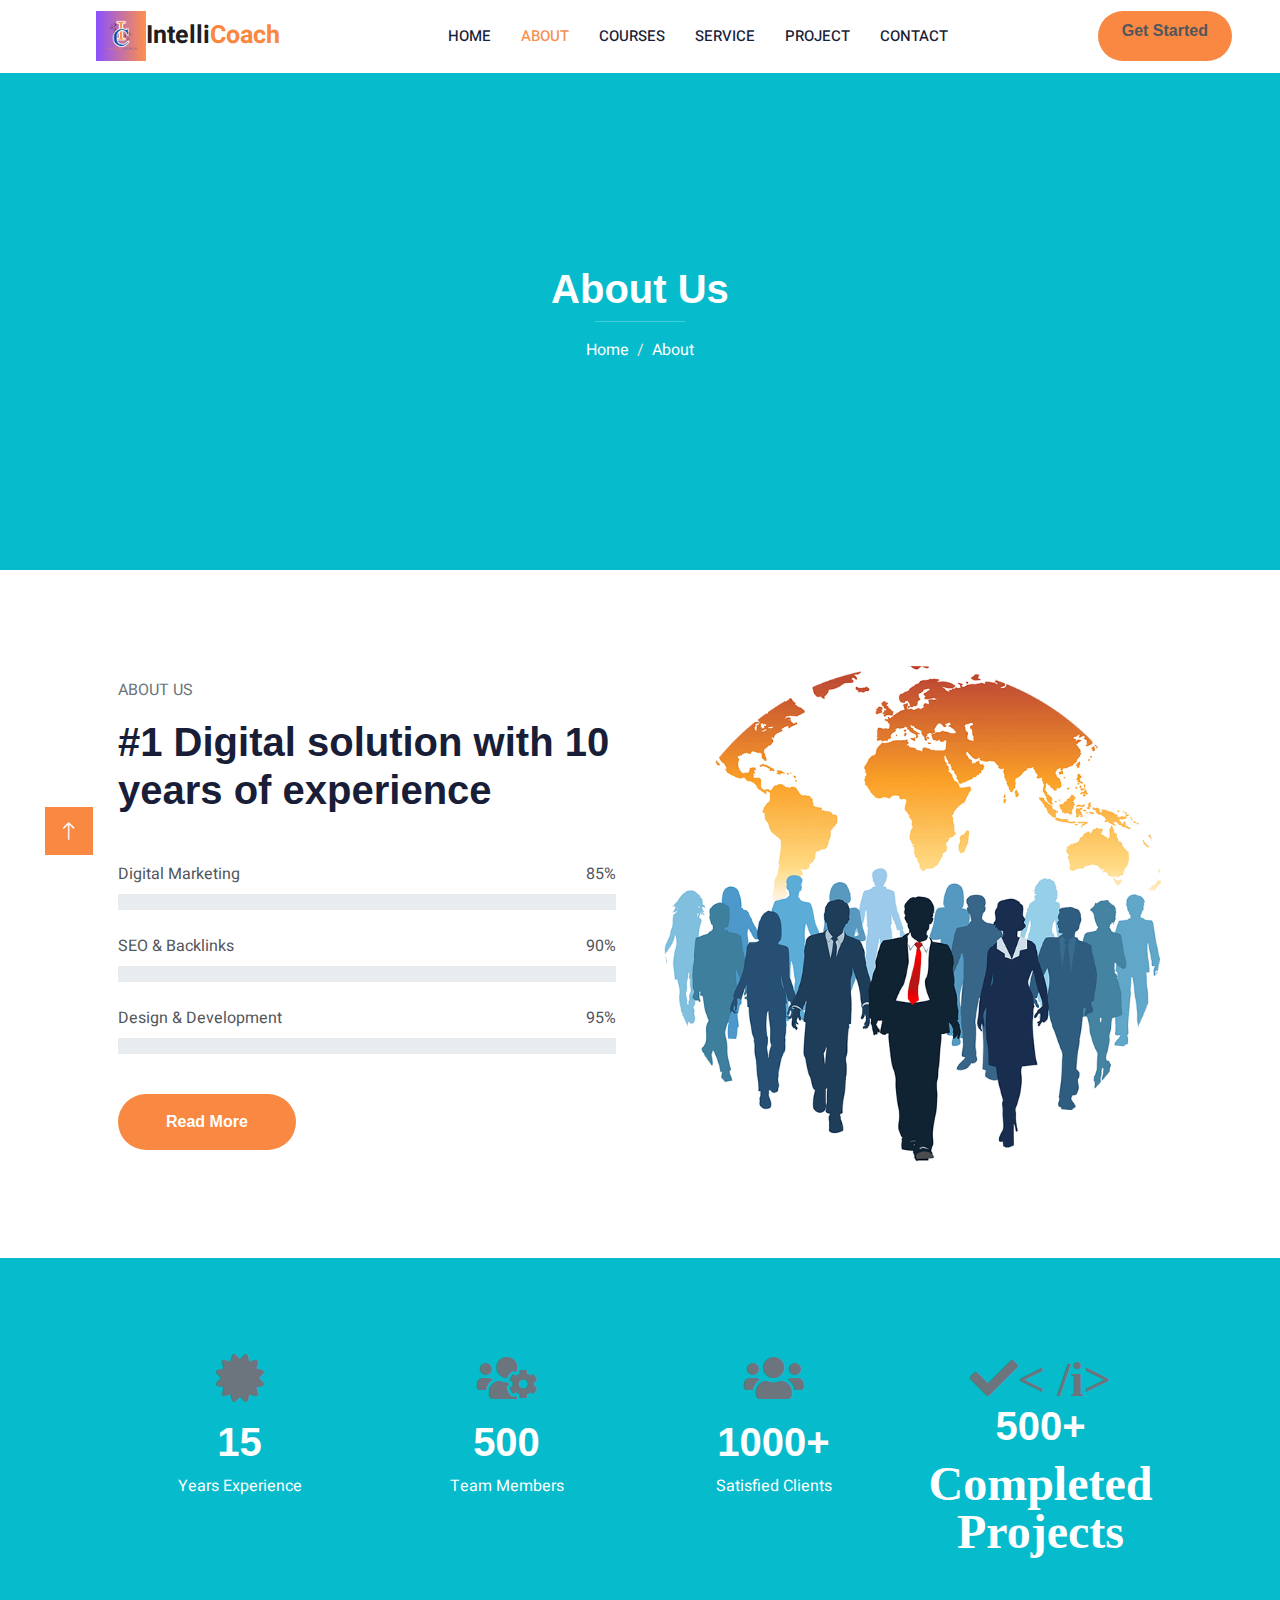
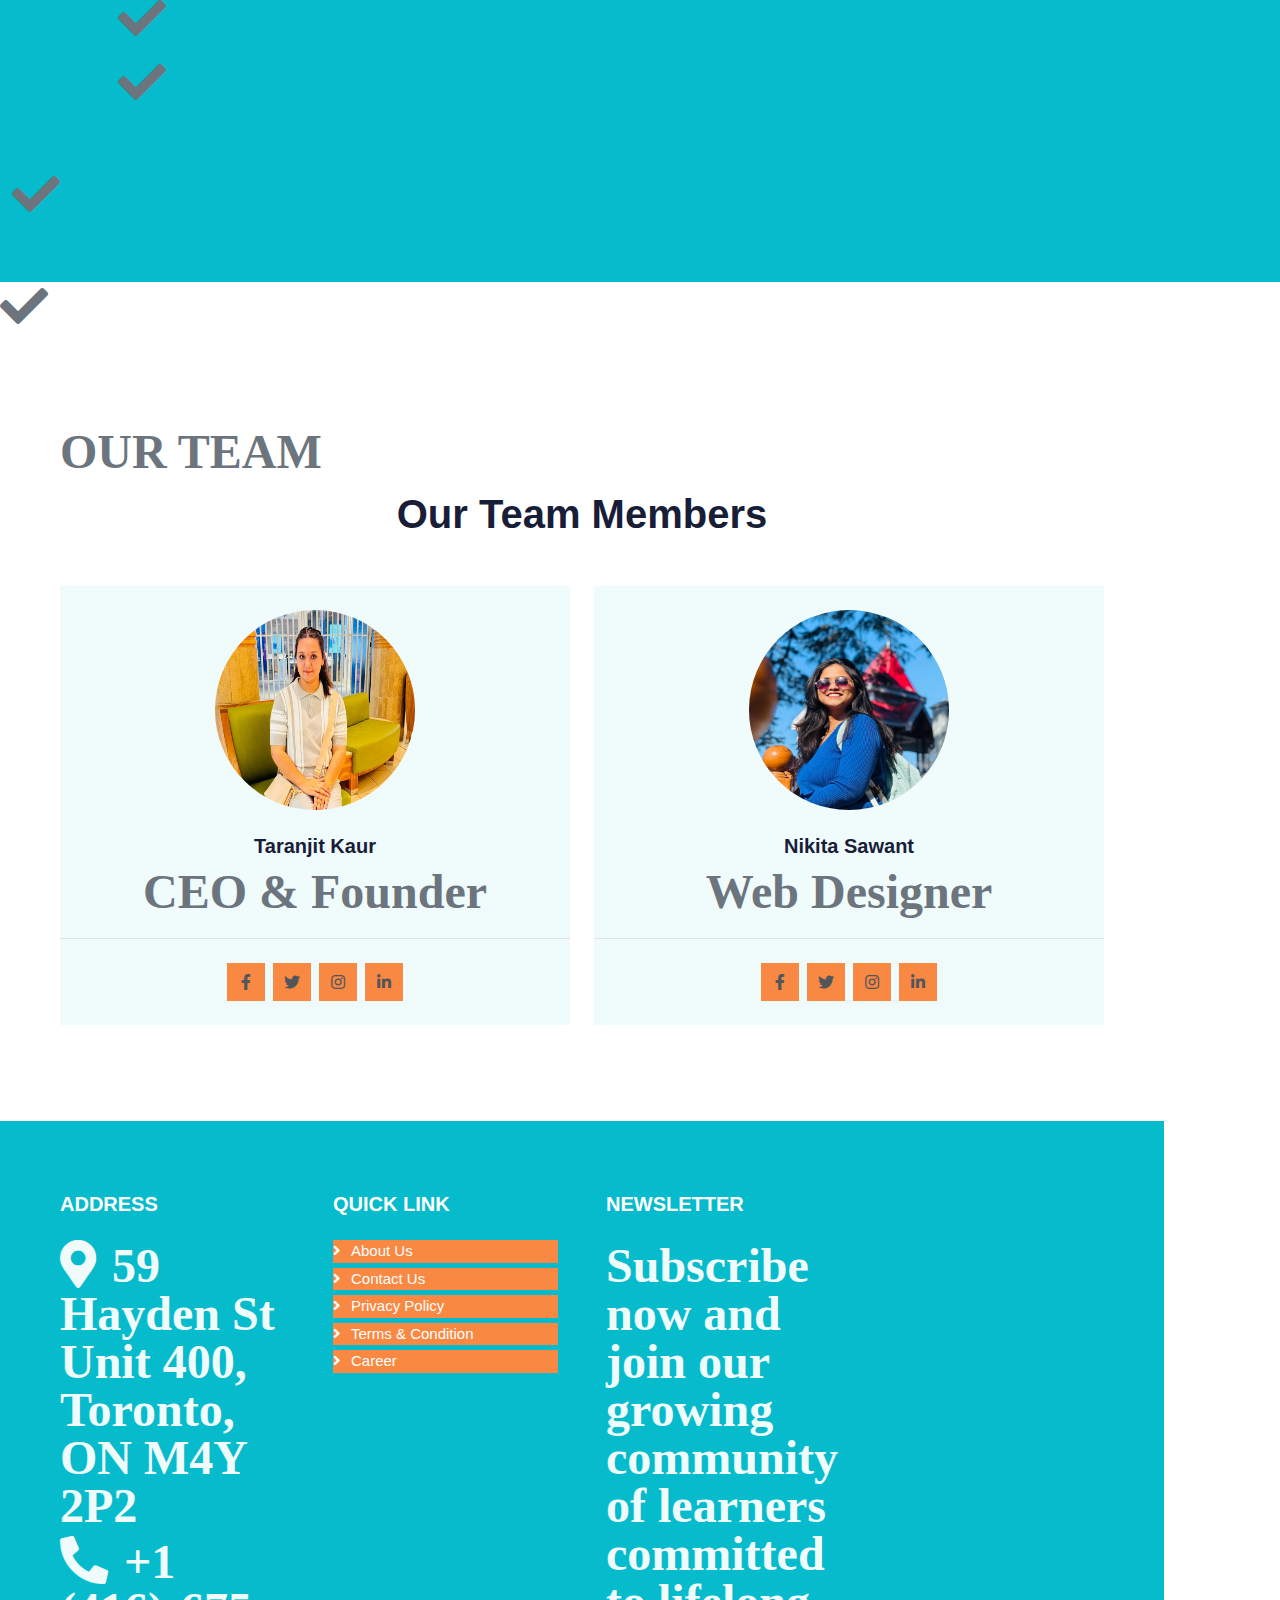
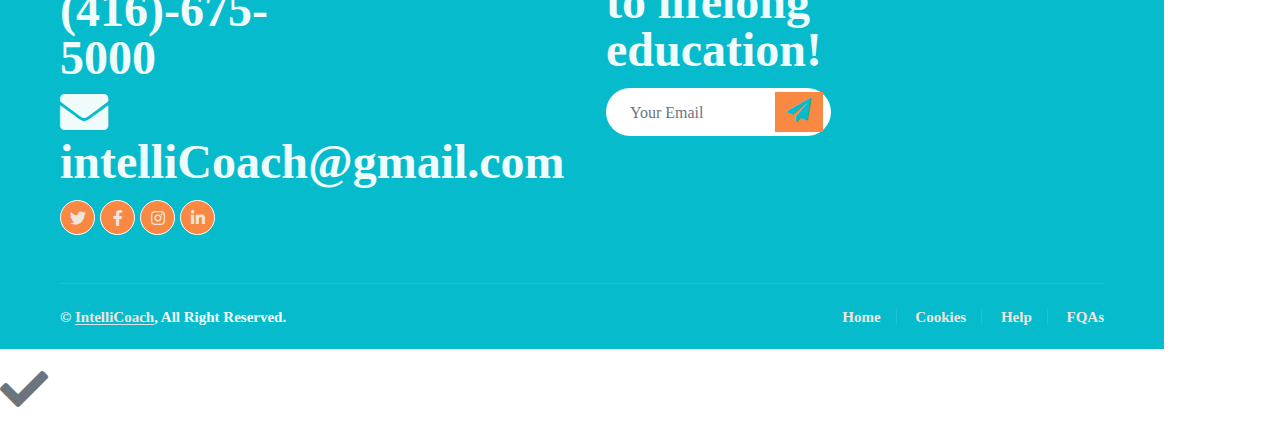
==== about.html @ 526d37a3 "Add files via upload" ====
<!DOCTYPE html>
<html lang="en">

<head>
    <meta charset="utf-8">
    <title>IntelliCoach</title>
    <meta content="width=device-width, initial-scale=1.0" name="viewport">
    <meta content="" name="keywords">
    <meta content="" name="description">

    <!-- Favicon -->
    <link href="img/favicon.ico" rel="icon">

    <!-- Google Web Fonts -->
    <link rel="preconnect" href="https://fonts.googleapis.com">
    <link rel="preconnect" href="https://fonts.gstatic.com" crossorigin>
    <link href="https://fonts.googleapis.com/css2?family=Heebo:wght@400;500&family=Jost:wght@500;600;700&display=swap" rel="stylesheet"> 

    <!-- Icon Font Stylesheet -->
    <link href="https://cdnjs.cloudflare.com/ajax/libs/font-awesome/5.10.0/css/all.min.css" rel="stylesheet">
    <link href="https://cdn.jsdelivr.net/npm/bootstrap-icons@1.4.1/font/bootstrap-icons.css" rel="stylesheet">

    <!-- Libraries Stylesheet -->
    <link href="lib/animate/animate.min.css" rel="stylesheet">
    <link href="lib/owlcarousel/assets/owl.carousel.min.css" rel="stylesheet">
    <link href="lib/lightbox/css/lightbox.min.css" rel="stylesheet">

    <!-- Customized Bootstrap Stylesheet -->
    <link href="css/bootstrap.min.css" rel="stylesheet">

    <!-- Template Stylesheet -->
    <link href="css/style.css" rel="stylesheet">
</head>

<body>
    <div class="container-xxl bg-white p-0">
   

        <!-- Navbar & Hero Start -->
        <div class="container-xxl position-relative p-0">
            <nav class="navbar navbar-expand-lg navbar-light px-4 px-lg-5 py-3 py-lg-0">
                <a href="index.html" class="navbar-brand d-flex align-items-center px-4 px-lg-5">
                    <p class="m-0 fw-bold" style="font-size: 25px;"><img src="img/IntelliCoach.png" alt="" height="50px">Intelli<span
                            style="color: #fb873f;">Coach</span></p>
                </a>
                <button class="navbar-toggler" type="button" data-bs-toggle="collapse" data-bs-target="#navbarCollapse">
                    <span class="fa fa-bars"></span>
                </button>
                <div class="collapse navbar-collapse" id="navbarCollapse">
                    <div class="navbar-nav mx-auto py-0">
                        <a href="index.html" class="nav-item nav-link">Home</a>
                        <a href="about.html" class="nav-item nav-link active">About</a>
                        <a href="courses.html" class="nav-item nav-link">Courses</a>
                        <a href="service.html" class="nav-item nav-link">Service</a>
                        <a href="project.html" class="nav-item nav-link">Project</a>
                        <a href="contact.html" class="nav-item nav-link">Contact</a>
                    </div>
                    <a href="" class="btn rounded-pill py-2 px-4 ms-3 d-none d-lg-block">Get Started</a>
                </div>
            </nav>

            <div class="container-xxl py-5 bg-primary hero-header">
                <div class="container my-5 py-5 px-lg-5">
                    <div class="row g-5 py-5">
                        <div class="col-12 text-center">
                            <h1 class="text-white animated slideInDown">About Us</h1>
                            <hr class="bg-white mx-auto mt-0" style="width: 90px;">
                            <nav aria-label="breadcrumb">
                                <ol class="breadcrumb justify-content-center">
                                    <li class="breadcrumb-item"><a class="text-white" href="#">Home</a></li>
                                    <li class="breadcrumb-item text-white active" aria-current="page">About</li>
                                </ol>
                            </nav>
                        </div>
                    </div>
                </div>
            </div>
        </div>
        <!-- Navbar & Hero End -->


        <!-- Feature Start -->
        <!-- <div class="container-xxl py-5">
            <div class="container py-5 px-lg-5">
                <div class="row g-4">
                    <div class="col-lg-4 wow fadeInUp" data-wow-delay="0.1s">
                        <div class="feature-item bg-light rounded text-center p-4">
                            <i class="fa fa-3x fa-mail-bulk text-primary mb-4"></i>
                            <h5 class="mb-3">Digital Marketing</h5>
                            <p class="m-0">Erat ipsum justo amet duo et elitr dolor, est duo duo eos lorem sed diam stet diam sed stet lorem.</p>
                        </div>
                    </div>
                    <div class="col-lg-4 wow fadeInUp" data-wow-delay="0.3s">
                        <div class="feature-item bg-light rounded text-center p-4">
                            <i class="fa fa-3x fa-search text-primary mb-4"></i>
                            <h5 class="mb-3">SEO & Backlinks</h5>
                            <p class="m-0">Erat ipsum justo amet duo et elitr dolor, est duo duo eos lorem sed diam stet diam sed stet lorem.</p>
                        </div>
                    </div>
                    <div class="col-lg-4 wow fadeInUp" data-wow-delay="0.5s">
                        <div class="feature-item bg-light rounded text-center p-4">
                            <i class="fa fa-3x fa-laptop-code text-primary mb-4"></i>
                            <h5 class="mb-3">Design & Development</h5>
                            <p class="m-0">Erat ipsum justo amet duo et elitr dolor, est duo duo eos lorem sed diam stet diam sed stet lorem.</p>
                        </div>
                    </div>
                </div>
            </div>
        </div> -->
        <!-- Feature End -->


        <!-- About Start -->
        <div class="container-xxl py-5">
            <div class="container py-5 px-lg-5">
                <div class="row g-5 align-items-center">
                    <div class="col-lg-6 wow fadeInUp" data-wow-delay="0.1s">
                        <p class="section-title text-secondary">About Us<span></span></p>
                        <h1 class="mb-5">#1 Digital solution with 10 years of experience</h1>
                        <!-- <p class="mb-4">Diam dolor diam ipsum et tempor sit. Aliqu diam amet diam et eos labore. Clita erat ipsum et lorem et sit, sed stet no labore lorem sit clita duo justo eirmod magna dolore erat amet</p> -->
                        <div class="skill mb-4">
                            <div class="d-flex justify-content-between">
                                <p class="mb-2">Digital Marketing</p>
                                <p class="mb-2">85%</p>
                            </div>
                            <div class="progress">
                                <div class="progress-bar bg-primary" role="progressbar" aria-valuenow="85" aria-valuemin="0" aria-valuemax="100"></div>
                            </div>
                        </div>
                        <div class="skill mb-4">
                            <div class="d-flex justify-content-between">
                                <p class="mb-2">SEO & Backlinks</p>
                                <p class="mb-2">90%</p>
                            </div>
                            <div class="progress">
                                <div class="progress-bar bg-secondary" role="progressbar" aria-valuenow="90" aria-valuemin="0" aria-valuemax="100"></div>
                            </div>
                        </div>
                        <div class="skill mb-4">
                            <div class="d-flex justify-content-between">
                                <p class="mb-2">Design & Development</p>
                                <p class="mb-2">95%</p>
                            </div>
                            <div class="progress">
                                <div class="progress-bar bg-dark" role="progressbar" aria-valuenow="95" aria-valuemin="0" aria-valuemax="100"></div>
                            </div>
                        </div>
                        <a href="" class="btn btn-primary py-sm-3 px-sm-5 rounded-pill mt-3">Read More</a>
                    </div>
                    <div class="col-lg-6">
                        <img class="img-fluid wow zoomIn" data-wow-delay="0.5s" src="img/about.png">
                    </div>
                </div>
            </div>
        </div>
        <!-- About End -->


        <!-- Facts Start -->
        <div class="container-xxl bg-primary fact py-5 wow fadeInUp" data-wow-delay="0.1s">
            <div class="container py-5 px-lg-5">
                <div class="row g-4">
                    <div class="col-md-6 col-lg-3 text-center wow fadeIn" data-wow-delay="0.1s">
                        <i class="fa fa-certificate fa-3x text-secondary mb-3"></i>
                        <h1 class="text-white mb-2" data-toggle="counter-up">15</h1>
                        <p class="text-white mb-0">Years Experience</p>
                    </div>
                    <div class="col-md-6 col-lg-3 text-center wow fadeIn" data-wow-delay="0.3s">
                        <i class="fa fa-users-cog fa-3x text-secondary mb-3"></i>
                        <h1 class="text-white mb-2" data-toggle="counter-up">500</h1>
                        <p class="text-white mb-0">Team Members</p>
                    </div>
                    <div class="col-md-6 col-lg-3 text-center wow fadeIn" data-wow-delay="0.5s">
                        <i class="fa fa-users fa-3x text-secondary mb-3"></i>
                        <h1 class="text-white mb-2" data-toggle="counter-up">1000+</h1>
                        <p class="text-white mb-0">Satisfied Clients</p>
                    </div>
                    <div class="col-md-6 col-lg-3 text-center wow fadeIn" data-wow-delay="0.7s">
                        <i class="fa fa-check fa-3x text-secondary mb-3"><  /i>
                        <h1 class="text-white mb-2" data-toggle="counter-up">500+</h1>
                        <p class="text-white mb-0">Completed Projects</p>
                    </div>
                </div>
            </div>
        </div>
        <!-- Facts End -->
        

        <!-- Team Start -->
        <div class="container-xxl py-5">
            <div class="container py-5 px-lg-5">
                <div class="wow fadeInUp" data-wow-delay="0.1s">
                    <p class="section-title text-secondary justify-content-center"><span></span>Our Team<span></span></p>
                    <h1 class="text-center mb-5">Our Team Members</h1>
                </div>
                <div class="row g-4">
                    <div class="col-lg-6 col-md-6 wow fadeInUp" data-wow-delay="0.1s">
                        <div class="team-item bg-light rounded">
                            <div class="text-center border-bottom p-4">
                                <img class="img-fluid rounded-circle mb-4" height="200px" width="200px" src="img/taranjitKaur.jpg" alt="">
                                <h5>Taranjit Kaur</h5>
                                <span>CEO & Founder</span>
                            </div>
                            <div class="d-flex justify-content-center p-4">
                                <a class="btn btn-square mx-1" href=""><i class="fab fa-facebook-f"></i></a>
                                <a class="btn btn-square mx-1" href=""><i class="fab fa-twitter"></i></a>
                                <a class="btn btn-square mx-1" href=""><i class="fab fa-instagram"></i></a>
                                <a class="btn btn-square mx-1" href=""><i class="fab fa-linkedin-in"></i></a>
                            </div>
                        </div>
                    </div>
                    <div class="col-lg-6 col-md-6 wow fadeInUp" data-wow-delay="0.3s">
                        <div class="team-item bg-light rounded">
                            <div class="text-center border-bottom p-4">
                                <img class="img-fluid rounded-circle mb-4" height="200px" width="200px" src="img/nikita.jpg" alt="">
                                <h5>Nikita Sawant</h5>
                                <span>Web Designer</span>
                            </div>
                            <div class="d-flex justify-content-center p-4">
                                <a class="btn btn-square mx-1" href=""><i class="fab fa-facebook-f"></i></a>
                                <a class="btn btn-square mx-1" href=""><i class="fab fa-twitter"></i></a>
                                <a class="btn btn-square mx-1" href=""><i class="fab fa-instagram"></i></a>
                                <a class="btn btn-square mx-1" href=""><i class="fab fa-linkedin-in"></i></a>
                            </div>
                        </div>
                    </div>
                </div>
            </div>
        </div>
        <!-- Team End -->
        

        <!-- Footer Start -->
        <div class="container-fluid bg-primary text-light footer wow fadeIn" data-wow-delay="0.1s">
            <div class="container py-5 px-lg-5">
                <div class="row g-5">
                    <div class="col-md-6 col-lg-3">
                        <p class="section-title text-white h5 mb-4">Address<span></span></p>
                        <p class="mb-2"><i class="fa fa-map-marker-alt me-3"></i>59 Hayden St Unit 400, Toronto, ON M4Y 2P2</p>
                        <p class="mb-2"><i class="fa fa-phone-alt me-3"></i>+1 (416)-675-5000</p>
                        <p class="mb-2"><i class="fa fa-envelope me-3"></i>intelliCoach@gmail.com</p>
                        <div class="d-flex pt-2">
                            <a class="btn btn-outline-light btn-social" href=""><i class="fab fa-twitter"></i></a>
                            <a class="btn btn-outline-light btn-social" href=""><i class="fab fa-facebook-f"></i></a>
                            <a class="btn btn-outline-light btn-social" href=""><i class="fab fa-instagram"></i></a>
                            <a class="btn btn-outline-light btn-social" href=""><i class="fab fa-linkedin-in"></i></a>
                        </div>
                    </div>
                    <div class="col-md-6 col-lg-3">
                        <p class="section-title text-white h5 mb-4">Quick Link<span></span></p>
                        <a class="btn btn-link" href="">About Us</a>
                        <a class="btn btn-link" href="">Contact Us</a>
                        <a class="btn btn-link" href="">Privacy Policy</a>
                        <a class="btn btn-link" href="">Terms & Condition</a>
                        <a class="btn btn-link" href="">Career</a>
                    </div>
                    <!-- <div class="col-md-6 col-lg-3">
                        <p class="section-title text-white h5 mb-4">Gallery<span></span></p>
                        <div class="row g-2">
                            <div class="col-4">
                                <img class="img-fluid" src="/img/port" alt="Image">
                            </div>
                            <div class="col-4">
                                <img class="img-fluid" src="img/portfolio-2.jpg" alt="Image">
                            </div>
                            <div class="col-4">
                                <img class="img-fluid" src="img/portfolio-3.jpg" alt="Image">
                            </div>
                            <div class="col-4">
                                <img class="img-fluid" src="img/portfolio-4.jpg" alt="Image">
                            </div>
                            <div class="col-4">
                                <img class="img-fluid" src="img/portfolio-5.jpg" alt="Image">
                            </div>
                            <div class="col-4">
                                <img class="img-fluid" src="img/portfolio-6.jpg" alt="Image">
                            </div>
                        </div>
                    </div> -->
                    <div class="col-md-6 col-lg-3">
                        <p class="section-title text-white h5 mb-4">Newsletter<span></span></p>
                        <p>Subscribe now and join our growing community of learners committed to lifelong education! </p>
                        <div class="position-relative w-100 mt-3">
                            <input class="form-control border-0 rounded-pill w-100 ps-4 pe-5" type="text" placeholder="Your Email" style="height: 48px;">
                            <button type="button" class="btn shadow-none position-absolute top-0 end-0 mt-1 me-2"><i class="fa fa-paper-plane text-primary fs-4"></i></button>
                        </div>
                    </div>
                </div>
            </div>
            <div class="container px-lg-5">
                <div class="copyright">
                    <div class="row">
                        <div class="col-md-6 text-center text-md-start mb-3 mb-md-0">
                            &copy; <a class="border-bottom" href="#">IntelliCoach</a>, All Right Reserved. 
                        </div>
                        <div class="col-md-6 text-center text-md-end">
                            <div class="footer-menu">
                                <a href="">Home</a>
                                <a href="">Cookies</a>
                                <a href="">Help</a>
                                <a href="">FQAs</a>
                            </div>
                        </div>
                    </div>
                </div>
            </div>
        </div>
        <!-- Footer End -->


        <!-- Back to Top -->
        <a href="#" class="btn btn-lg btn-secondary btn-lg-square back-to-top"><i class="bi bi-arrow-up"></i></a>
    </div>

    <!-- JavaScript Libraries -->
    <script src="https://code.jquery.com/jquery-3.4.1.min.js"></script>
    <script src="https://cdn.jsdelivr.net/npm/bootstrap@5.0.0/dist/js/bootstrap.bundle.min.js"></script>
    <script src="lib/wow/wow.min.js"></script>
    <script src="lib/easing/easing.min.js"></script>
    <script src="lib/waypoints/waypoints.min.js"></script>
    <script src="lib/counterup/counterup.min.js"></script>
    <script src="lib/owlcarousel/owl.carousel.min.js"></script>
    <script src="lib/isotope/isotope.pkgd.min.js"></script>
    <script src="lib/lightbox/js/lightbox.min.js"></script>

    <!-- Template Javascript -->
    <script src="js/main.js"></script>
</body>

</html>
---- css/style.css ----
/********** Template CSS **********/
:root {
    --primary: #f69050;
    --light: #F0FBFC;
    --light: #f0e4de;
    --dark: #181d38;
}

.btn {
    background-color: #f88842;
    border: none;
    /* height: 1px; */
    text-align: center;
}

.btn a {
    text-decoration: none;
    color: #fff;
}

.btn:hover {
    background: transparent;
    color: var(--primary) !important;
    border: 1px solid var(--primary);
}

.btn:hover a {
    color: var(--primary) !important;
}

.btn-light {
    background-color: var(--light);
}

.btn-light:hover {
    background: transparent;
    color: var(--light) !important;
    border: 1px solid var(--light);
}

.fw-medium {
    font-weight: 600 !important;
}

.fw-semi-bold {
    font-weight: 700 !important;
}

.back-to-top {
    position: fixed;
    display: none;
    left: 45px;
    bottom: 45px;
    z-index: 99;
}



/*** Button ***/
.btn {
    font-family: 'Nunito', sans-serif;
    font-weight: 600;
    transition: .5s;
}

.btn.btn-primary,
.btn.btn-secondary {
    color: #FFFFFF;
}

.btn-square {
    width: 38px;
    height: 38px;
}

.btn-sm-square {
    width: 32px;
    height: 32px;
}

.btn-lg-square {
    width: 48px;
    height: 48px;
}

.btn-square,
.btn-sm-square,
.btn-lg-square {
    padding: 0;
    display: flex;
    align-items: center;
    justify-content: center;
    font-weight: normal;
    border-radius: 0px;
}


/*** Navbar ***/
.navbar .dropdown-toggle::after {
    border: none;
    content: "\f107";
    font-family: "Font Awesome 5 Free";
    font-weight: 900;
    vertical-align: middle;
    margin-left: 8px;
}

.navbar-light .navbar-nav .nav-link {
    margin-right: 30px;
    padding: 25px 0;
    color: #FFFFFF;
    font-size: 15px;
    text-transform: uppercase;
    outline: none;
}

.navbar-light .navbar-nav .nav-link:hover,
.navbar-light .navbar-nav .nav-link.active {
    color: var(--primary);
}

@media (max-width: 991.98px) {
    .navbar-light .navbar-nav .nav-link {
        margin-right: 0;
        padding: 10px 0;
    }

    .navbar-light .navbar-nav {
        border-top: 1px solid #f9f7f7;
    }
}

.navbar-light .navbar-brand,
.navbar-light a.btn {
    height: 50px;
}

.navbar-light .navbar-nav .nav-link {
    color: var(--dark);
    font-weight: 500;
}

.navbar-light.sticky-top {
    top: -100px;
    transition: .5s;
}

.navbar-toggler-icon {
    color: #fb873f;
}

.navbar-toggler {
    border: 2px solid #fb873f;
}

@media (min-width: 992px) {
    .navbar .nav-item .dropdown-menu {
        display: block;
        margin-top: 0;
        opacity: 0;
        visibility: hidden;
        transition: .5s;
    }

    .navbar .dropdown-menu.fade-down {
        top: 100%;
        transform: rotateX(-75deg);
        transform-origin: 0% 0%;
    }

    .navbar .nav-item:hover .dropdown-menu {
        top: 100%;
        transform: rotateX(0deg);
        visibility: visible;
        transition: .5s;
        opacity: 1;
    }
}

/*** Header carousel ***/

.header-carousel .owl-carousel-item {
    position: relative;
    height: 100vh;
}

.header-carousel p {
    margin-top: 20px;
    font-size: 20px;
    line-height: 30px;
}

@media (max-width: 1300px) {
    .header-carousel .owl-carousel-item {
        position: relative;
        min-height: 80vh;
    }

    .header-carousel .owl-carousel-item img {
        position: absolute;
        width: 100%;
        height: 100%;
        object-fit: cover;
    }
}

@media (max-width: 768px) {
    .header-carousel .owl-carousel-item {
        position: relative;
        min-height: 500px;
    }

    .header-carousel .owl-carousel-item img {
        position: absolute;
        width: 100%;
        height: 100%;
        object-fit: cover;
    }
}

@media (max-width: 430px) {

    .header-carousel .owl-carousel-item {
        position: relative;
        height: 500px;
    }

    .header-carousel .owl-carousel-item img {
        position: absolute;
        width: 100%;
        height: 100%;
        object-fit: cover;
    }

    .header-carousel h1 {
        font-size: 30px;
        line-height: 30px;
    }

    .header-carousel p {
        margin-top: 20px;
        font-size: 15px;
        line-height: 20px;
    }
}

.header-carousel .owl-nav {
    position: absolute;
    top: 50%;
    right: 8%;
    transform: translateY(-50%);
    display: flex;
    flex-direction: column;
}

.header-carousel .owl-nav .owl-prev,
.header-carousel .owl-nav .owl-next {
    margin: 7px 0;
    width: 45px;
    height: 45px;
    display: flex;
    align-items: center;
    justify-content: center;
    color: #FFFFFF;
    background: transparent;
    border: 1px solid #FFFFFF;
    font-size: 22px;
    transition: .5s;
}

.header-carousel .owl-nav .owl-prev:hover,
.header-carousel .owl-nav .owl-next:hover {
    background: var(--primary);
    border-color: var(--primary);
}

.page-header {
    background: linear-gradient(rgba(24, 29, 56, .7), rgba(24, 29, 56, .7)), url(../img/carousel-1.jpg);
    background-position: center center;
    background-repeat: no-repeat;
    background-size: cover;
}

.page-header-inner {
    background: rgba(15, 23, 43, .7);
}

.breadcrumb-item+.breadcrumb-item::before {
    color: var(--light);
}


/*** Section Title ***/
.section-title {
    position: relative;
    display: inline-block;
    text-transform: uppercase;
}

.section-title::before {
    position: absolute;
    content: "";
    width: calc(100% + 80px);
    height: 2px;
    top: 4px;
    left: -40px;
    background: var(--primary);
    z-index: -1;
}

.section-title::after {
    position: absolute;
    content: "";
    width: calc(100% + 120px);
    height: 2px;
    bottom: 5px;
    left: -60px;
    background: var(--primary);
    z-index: -1;
}

.section-title.text-start::before {
    width: calc(100% + 40px);
    left: 0;
}

.section-title.text-start::after {
    width: calc(100% + 60px);
    left: 0;
}


/*** Service ***/
.service-item {
    transition: .5s;
}


.service-item i {
    color: var(--primary);
}

.service-item:hover {
    margin-top: -10px;
    background: var(--primary);
}

.service-item * {
    transition: all .3s ease-in-out;
}

.service-item:hover * {
    color: #fff !important;
}

.course-item img {
    width: 100%;
    height: 200px;
    border-radius: 5px;
}

/*** Categories & Courses ***/

.category .content {
    cursor: pointer;
    transition: .5s;
}

.category .content:hover {
    background-color: var(--primary);
    color: #fff;
}

.category .content h5 a {
    text-decoration: none;
    color: var(--dark);
    transition: all 0.3s ease-in-out;
}

.category .content:hover h5 a {
    color: #fff !important;
}

.category img {
    width: 50px;
    height: 50px;
}

.category img,
.course-item img {
    transition: .5s;
}

.category a:hover img,
.course-item:hover img {
    transform: scale(1.1);
    margin-top: -10px;
}


/*** Team ***/
.team-item img {
    transition: .5s;
}

.team-item:hover img {
    transform: scale(1.1);
}


/*** Testimonial ***/
.testimonial-carousel::before {
    position: absolute;
    content: "";
    top: 0;
    left: 0;
    height: 100%;
    width: 0;
    background: linear-gradient(to right, rgba(255, 255, 255, 1) 0%, rgba(255, 255, 255, 0) 100%);
    z-index: 1;
}

.testimonial-carousel::after {
    position: absolute;
    content: "";
    top: 0;
    right: 0;
    height: 100%;
    width: 0;
    background: linear-gradient(to left, rgba(255, 255, 255, 1) 0%, rgba(255, 255, 255, 0) 100%);
    z-index: 1;
}

@media (min-width: 768px) {

    .testimonial-carousel::before,
    .testimonial-carousel::after {
        width: 200px;
    }
}

@media (min-width: 992px) {

    .testimonial-carousel::before,
    .testimonial-carousel::after {
        width: 300px;
    }
}

.testimonial-carousel .owl-item .testimonial-text,
.testimonial-carousel .owl-item.center .testimonial-text * {
    transition: .5s;
}

.testimonial-carousel .owl-item.center .testimonial-text {
    background: var(--primary) !important;
}

.testimonial-carousel .owl-item.center .testimonial-text * {
    color: #FFFFFF !important;
}

.testimonial-carousel .owl-dots {
    margin-top: 24px;
    display: flex;
    align-items: flex-end;
    justify-content: center;
}

.testimonial-carousel .owl-dot {
    position: relative;
    display: inline-block;
    margin: 0 5px;
    width: 15px;
    height: 15px;
    border: 1px solid #CCCCCC;
    transition: .5s;
}

.testimonial-carousel .owl-dot.active {
    background: var(--primary);
    border-color: var(--primary);
}


/*** Footer ***/
.footer .btn.btn-social {
    margin-right: 5px;
    width: 35px;
    height: 35px;
    display: flex;
    align-items: center;
    justify-content: center;
    color: var(--light);
    font-weight: normal;
    border: 1px solid #FFFFFF;
    border-radius: 35px;
    transition: .3s;
}

.footer .btn.btn-social:hover {
    color: var(--primary);
}

.footer .btn.btn-link {
    display: block;
    margin-bottom: 5px;
    padding: 0;
    text-align: left;
    color: #FFFFFF;
    font-size: 15px;
    font-weight: normal;
    text-transform: capitalize;
    transition: .3s;
}

.footer .btn.btn-link::before {
    position: relative;
    content: "\f105";
    font-family: "Font Awesome 5 Free";
    font-weight: 900;
    margin-right: 10px;
}

.footer .btn.btn-link:hover {
    letter-spacing: 1px;
    box-shadow: none;
}

.footer .copyright {
    padding: 25px 0;
    font-size: 15px;
    border-top: 1px solid rgba(256, 256, 256, .1);
}

.footer .copyright a {
    color: var(--light);
}

.footer .footer-menu a {
    margin-right: 15px;
    padding-right: 15px;
    border-right: 1px solid rgba(255, 255, 255, .1);
}

.footer .footer-menu a:last-child {
    margin-right: 0;
    padding-right: 0;
    border-right: none;
}
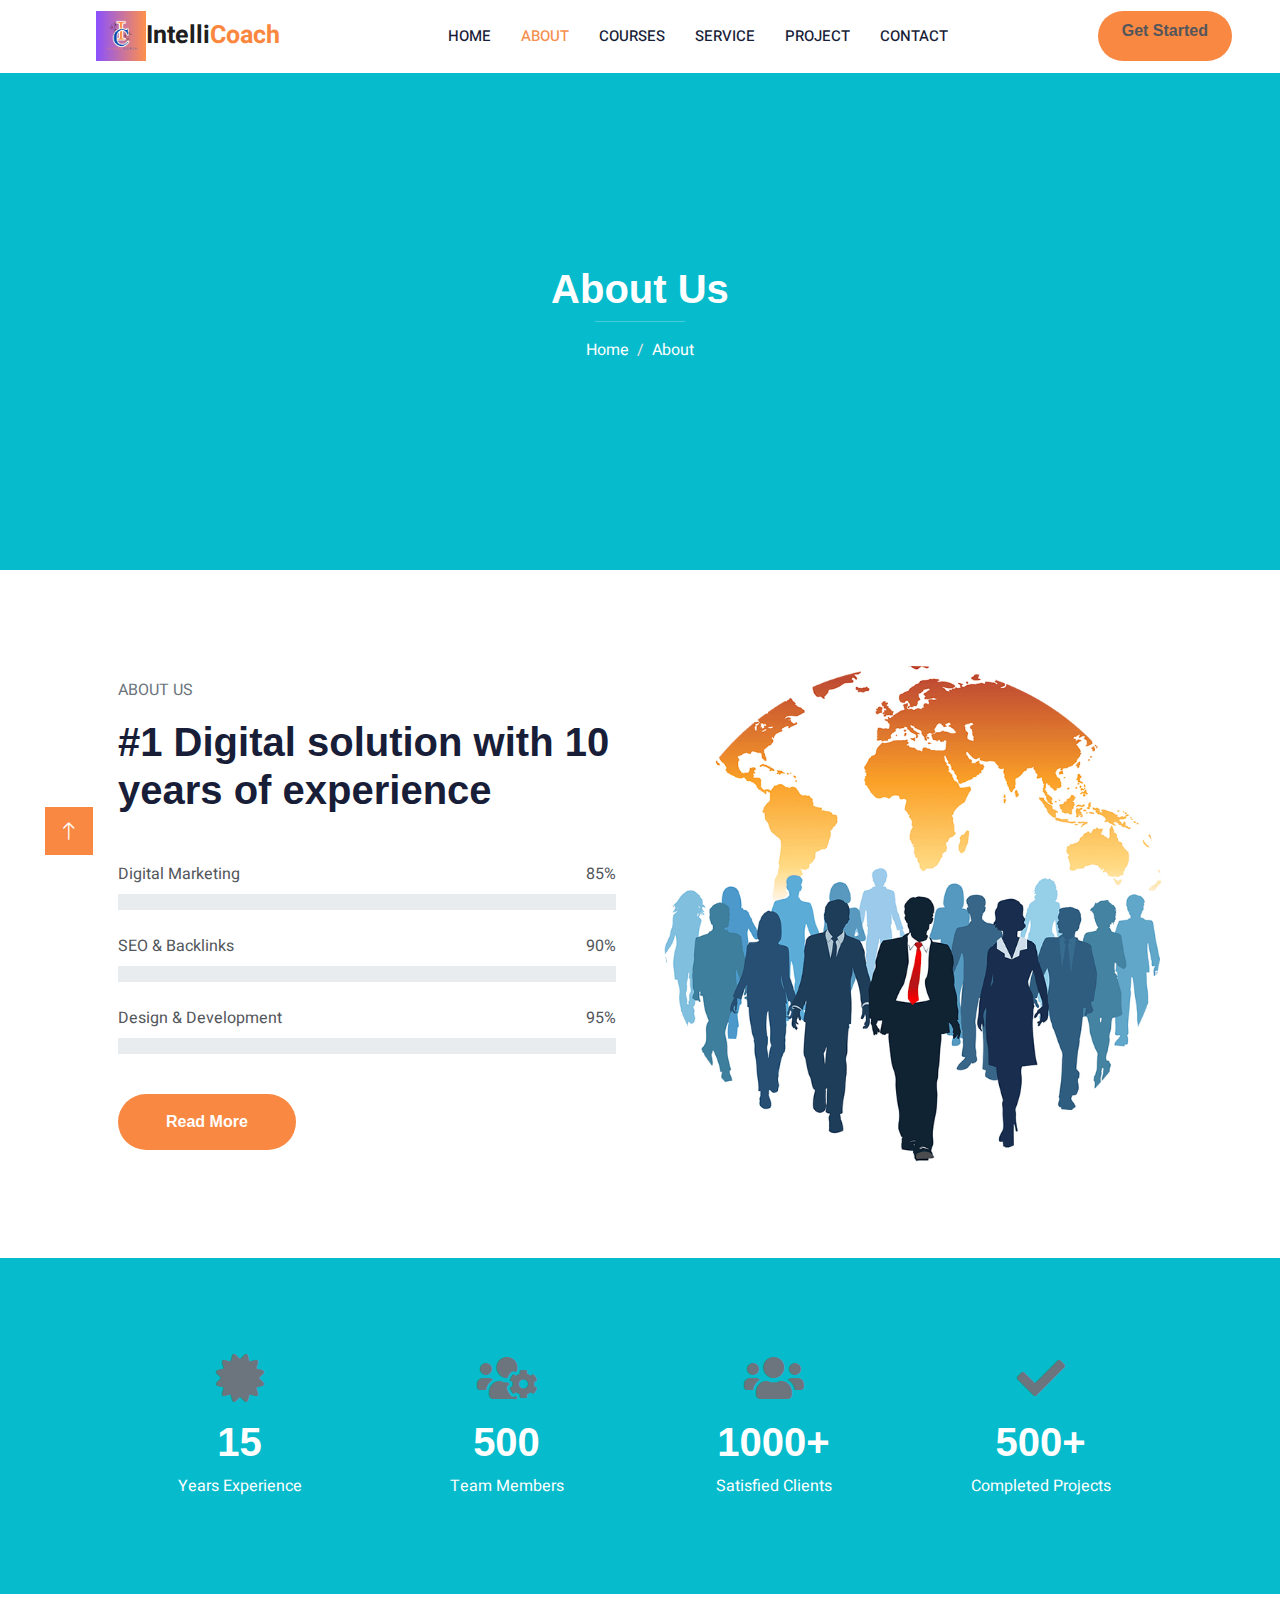
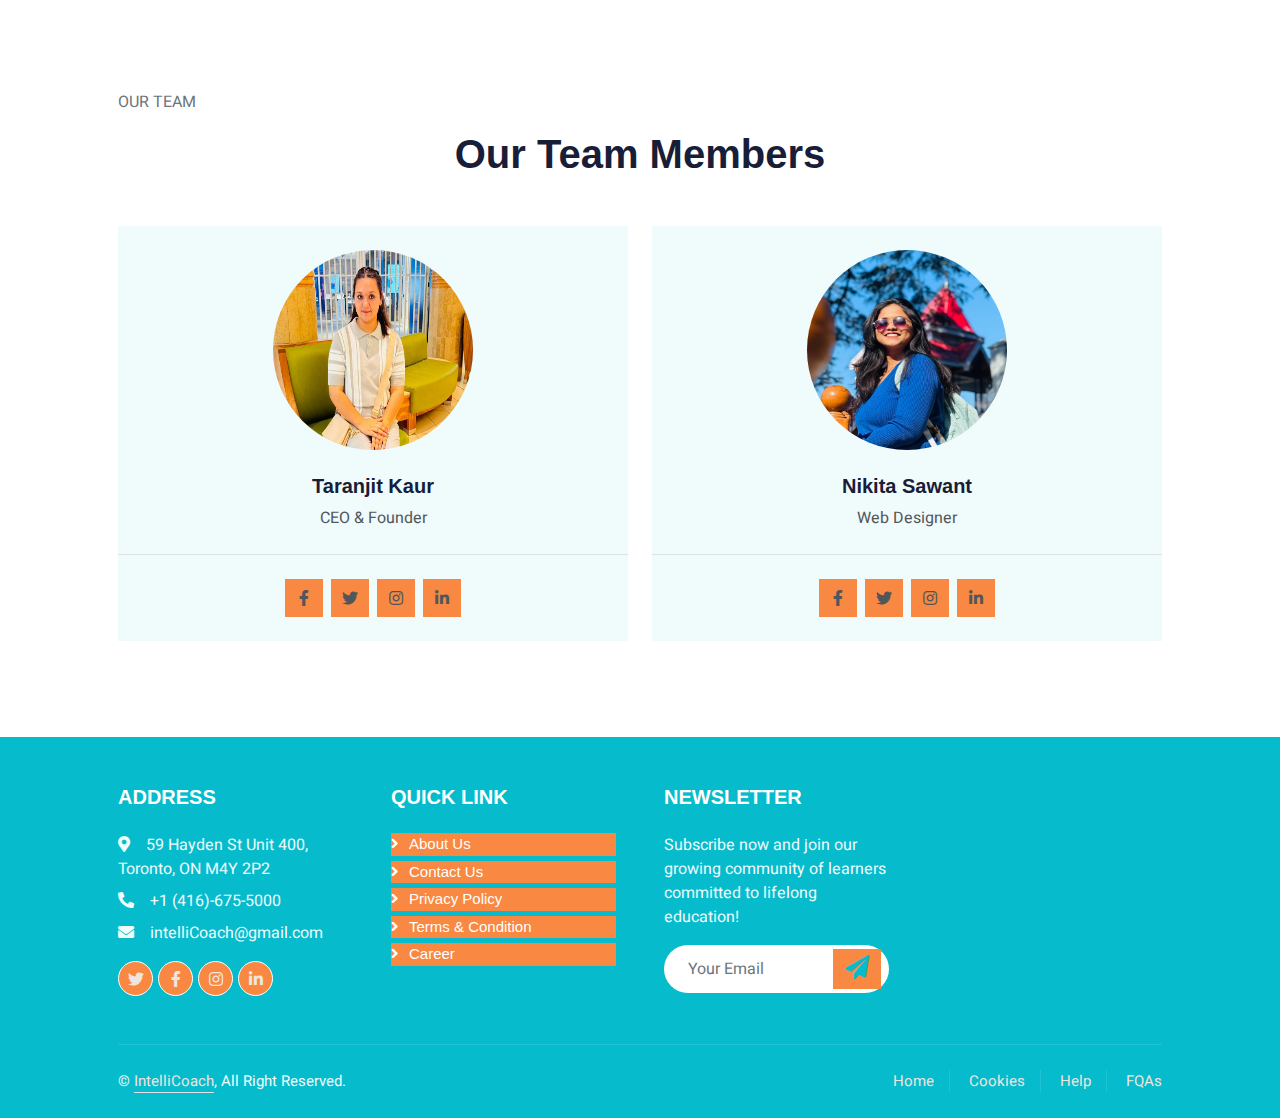
==== commit f3a548da: "Update about.html" ====
--- a/about.html
+++ b/about.html
@@ -176,7 +176,7 @@
                         <p class="text-white mb-0">Satisfied Clients</p>
                     </div>
                     <div class="col-md-6 col-lg-3 text-center wow fadeIn" data-wow-delay="0.7s">
-                        <i class="fa fa-check fa-3x text-secondary mb-3"><  /i>
+                        <i class="fa fa-check fa-3x text-secondary mb-3"></i>
                         <h1 class="text-white mb-2" data-toggle="counter-up">500+</h1>
                         <p class="text-white mb-0">Completed Projects</p>
                     </div>
@@ -327,4 +327,4 @@
     <script src="js/main.js"></script>
 </body>
 
-</html>+</html>
